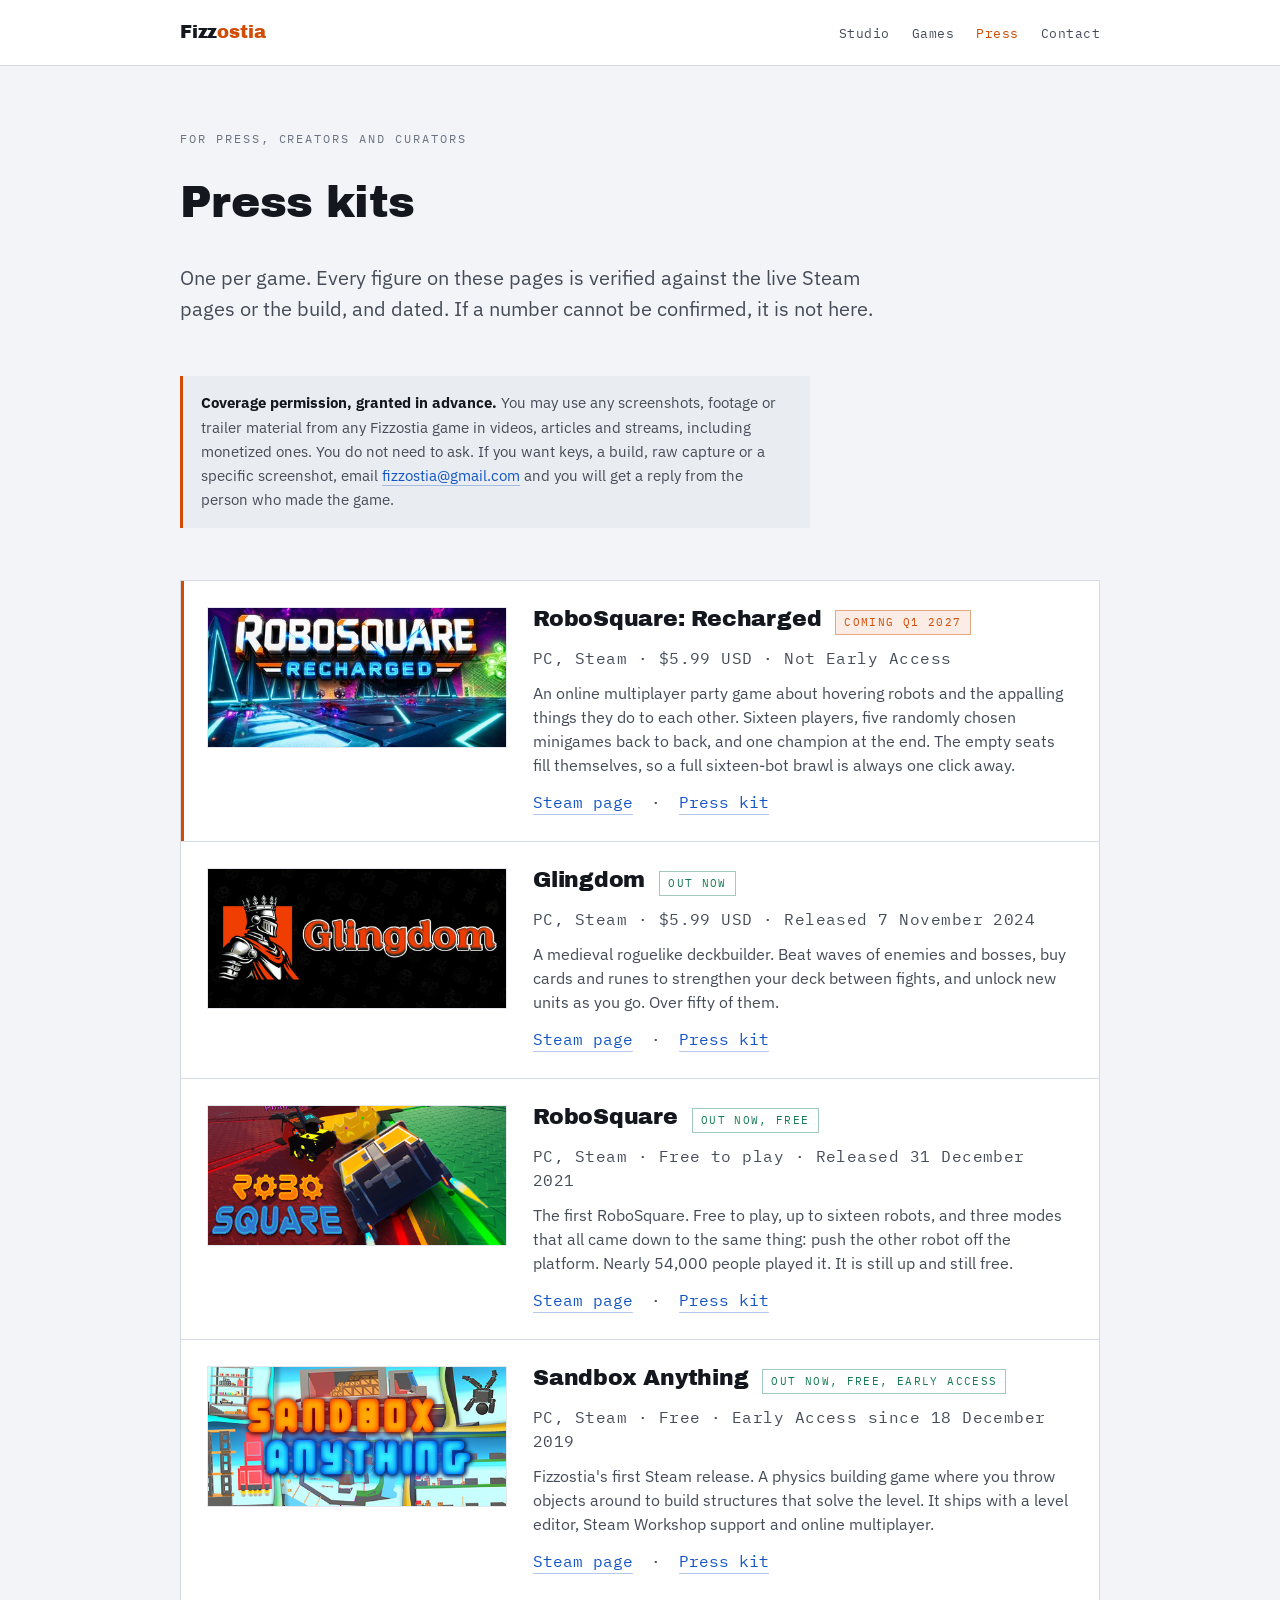
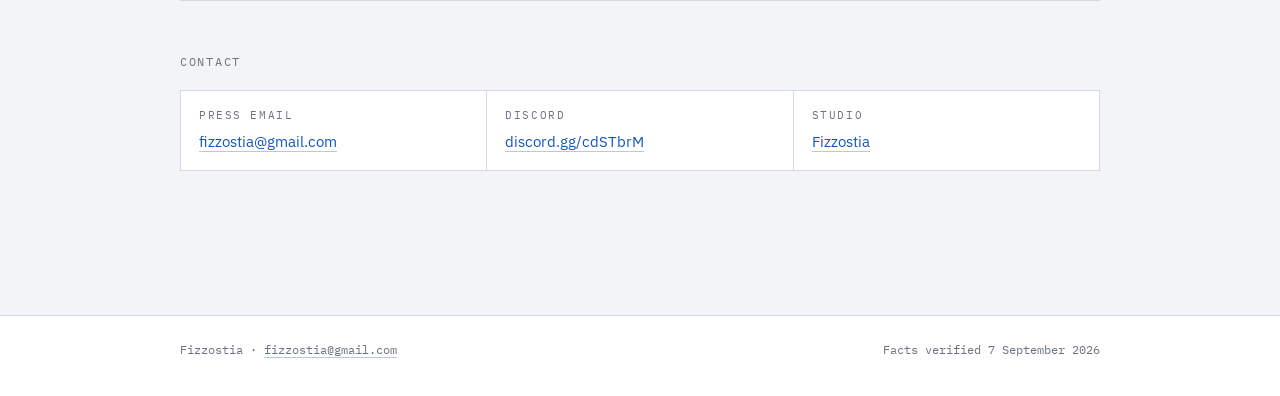
==== press/index.html @ 3cab3dcd "Fizzostia studio site: home, games, press kits, hidden pitch Four games with a press kit each: RoboS" ====
<!doctype html>
<html lang="en">
<head>
<meta charset="utf-8">
<meta name="viewport" content="width=device-width, initial-scale=1">
<title>Press Kits</title>
<meta name="description" content="Press kits for every Fizzostia game, with fact sheets, descriptions, links and contact details. Coverage permission granted in advance.">
<link rel="canonical" href="https://fizzostia.github.io/press/index.html">
<link rel="icon" href="data:image/svg+xml,%3Csvg xmlns='http://www.w3.org/2000/svg' viewBox='0 0 32 32'%3E%3Ctext y='26' font-size='26'%3E%F0%9F%A4%96%3C/text%3E%3C/svg%3E">
<link rel="preconnect" href="https://fonts.googleapis.com"><link rel="preconnect" href="https://fonts.gstatic.com" crossorigin><link rel="stylesheet" href="https://fonts.googleapis.com/css2?family=Archivo+Black&family=IBM+Plex+Mono:wght@400;500&family=IBM+Plex+Sans:wght@400;500;600&display=swap">
<link rel="stylesheet" href="../assets/style.css">
<meta property="og:type" content="website">
<meta property="og:site_name" content="Fizzostia">
<meta property="og:title" content="Press Kits">
<meta property="og:description" content="Press kits for every Fizzostia game, with fact sheets, descriptions, links and contact details. Coverage permission granted in advance.">
<meta property="og:url" content="https://fizzostia.github.io/press/index.html">
<meta property="og:image" content="https://fizzostia.github.io/assets/img/social.jpg">
<meta name="twitter:card" content="summary_large_image">
</head>
<body>
<header class="site-head">
  <div class="wrap">
    <a class="brand" href="../index.html">Fizz<em>ostia</em></a>
    <nav>
      <a href="../index.html">Studio</a>
      <a href="../games.html">Games</a>
      <a href="../press/index.html" aria-current="page">Press</a>
      <a href="mailto:fizzostia@gmail.com">Contact</a>
    </nav>
  </div>
</header>

<main class="page">
  <div class="wrap">
    <div class="stack">
      <section class="stack-tight">
        <span class="eyebrow">For press, creators and curators</span>
        <h1>Press kits</h1>
        <p class="lede">One per game. Every figure on these pages is verified against the live
          Steam pages or the build, and dated. If a number cannot be confirmed, it is not here.</p>
      </section>

      <div class="note">
        <b>Coverage permission, granted in advance.</b> You may use any screenshots, footage or
        trailer material from any Fizzostia game in videos, articles and streams, including
        monetized ones. You do not need to ask. If you want keys, a build, raw capture or a
        specific screenshot, email <a href="mailto:fizzostia@gmail.com">fizzostia@gmail.com</a> and you will get a reply
        from the person who made the game.
      </div>

      <div class="games">
      <article class="game featured">
        <img class="game-art" src="../assets/img/robosquare-recharged.jpg" alt="RoboSquare: Recharged store art"
             width="460" height="215" loading="lazy">
        <div class="game-body">
          <div class="game-title">
            <h2>RoboSquare: Recharged</h2>
            <span class="tag now">Coming Q1 2027</span>
          </div>
          <p class="game-meta">PC, Steam &middot; $5.99 USD &middot; Not Early Access</p>
          <p>An online multiplayer party game about hovering robots and the appalling things they do to each other. Sixteen players, five randomly chosen minigames back to back, and one champion at the end. The empty seats fill themselves, so a full sixteen-bot brawl is always one click away.</p>
          <p class="game-links"><a href="https://store.steampowered.com/app/4088870/">Steam page</a> &middot; <a href="../press/robosquare-recharged.html">Press kit</a></p>
        </div>
      </article>
      <article class="game">
        <img class="game-art" src="../assets/img/glingdom.jpg" alt="Glingdom store art"
             width="460" height="215" loading="lazy">
        <div class="game-body">
          <div class="game-title">
            <h2>Glingdom</h2>
            <span class="tag out">Out now</span>
          </div>
          <p class="game-meta">PC, Steam &middot; $5.99 USD &middot; Released 7 November 2024</p>
          <p>A medieval roguelike deckbuilder. Beat waves of enemies and bosses, buy cards and runes to strengthen your deck between fights, and unlock new units as you go. Over fifty of them.</p>
          <p class="game-links"><a href="https://store.steampowered.com/app/2935750/">Steam page</a> &middot; <a href="../press/glingdom.html">Press kit</a></p>
        </div>
      </article>
      <article class="game">
        <img class="game-art" src="../assets/img/robosquare.jpg" alt="RoboSquare store art"
             width="460" height="215" loading="lazy">
        <div class="game-body">
          <div class="game-title">
            <h2>RoboSquare</h2>
            <span class="tag out">Out now, free</span>
          </div>
          <p class="game-meta">PC, Steam &middot; Free to play &middot; Released 31 December 2021</p>
          <p>The first RoboSquare. Free to play, up to sixteen robots, and three modes that all came down to the same thing: push the other robot off the platform. Nearly 54,000 people played it. It is still up and still free.</p>
          <p class="game-links"><a href="https://store.steampowered.com/app/1427760/">Steam page</a> &middot; <a href="../press/robosquare.html">Press kit</a></p>
        </div>
      </article>
      <article class="game">
        <img class="game-art" src="../assets/img/sandbox-anything.jpg" alt="Sandbox Anything store art"
             width="460" height="215" loading="lazy">
        <div class="game-body">
          <div class="game-title">
            <h2>Sandbox Anything</h2>
            <span class="tag out">Out now, free, Early Access</span>
          </div>
          <p class="game-meta">PC, Steam &middot; Free &middot; Early Access since 18 December 2019</p>
          <p>Fizzostia's first Steam release. A physics building game where you throw objects around to build structures that solve the level. It ships with a level editor, Steam Workshop support and online multiplayer.</p>
          <p class="game-links"><a href="https://store.steampowered.com/app/1054370/">Steam page</a> &middot; <a href="../press/sandbox-anything.html">Press kit</a></p>
        </div>
      </article>
      </div>

      <section class="stack-tight">
        <h3>Contact</h3>
        <div class="contact-grid">
          <div><dt>Press email</dt><dd><a href="mailto:fizzostia@gmail.com">fizzostia@gmail.com</a></dd></div>
          <div><dt>Discord</dt><dd><a href="https://discord.gg/cdSTbrM">discord.gg/cdSTbrM</a></dd></div>
          <div><dt>Studio</dt><dd><a href="../index.html">Fizzostia</a></dd></div>
        </div>
      </section>
    </div>
  </div>
</main>

<footer class="site-foot">
  <div class="wrap">
    <span>Fizzostia &middot; <a href="mailto:fizzostia@gmail.com">fizzostia@gmail.com</a></span>
    <span>Facts verified 7 September 2026</span>
  </div>
</footer>
</body>
</html>
---- assets/style.css ----
/* Fizzostia, studio site
   Light by default, dark by preference or explicit choice. Every color is a token
   declared on :root first, so the un-stamped system state resolves correctly. */

:root{
  --ground:#F2F4F7;
  --surface:#FFFFFF;
  --surface-2:#E9ECF1;
  --line:#D5DAE2;
  --line-soft:#E4E8EE;
  --ink:#14171D;
  --ink-2:#454C58;
  --muted:#6B7382;
  --accent:#D14C05;
  --accent-soft:rgba(209,76,5,.10);
  --link:#1355C4;
  --good:#137A52;

  --f-display:"Archivo Black","Arial Black",system-ui,sans-serif;
  --f-body:"IBM Plex Sans","Segoe UI",Helvetica,Arial,sans-serif;
  --f-mono:"IBM Plex Mono",ui-monospace,Consolas,monospace;

  --wrap:1000px;
  --pad:clamp(18px,4.5vw,40px);
}

@media (prefers-color-scheme:dark){
  :root:not([data-theme="light"]){
    --ground:#0B0C10;
    --surface:#13161D;
    --surface-2:#1A1E27;
    --line:#282D38;
    --line-soft:#20242D;
    --ink:#EDF0F5;
    --ink-2:#B5BCC9;
    --muted:#848D9D;
    --accent:#FF8A32;
    --accent-soft:rgba(255,138,50,.13);
    --link:#6FB0FF;
    --good:#3ECf9A;
  }
}
:root[data-theme="dark"]{
  --ground:#0B0C10;
  --surface:#13161D;
  --surface-2:#1A1E27;
  --line:#282D38;
  --line-soft:#20242D;
  --ink:#EDF0F5;
  --ink-2:#B5BCC9;
  --muted:#848D9D;
  --accent:#FF8A32;
  --accent-soft:rgba(255,138,50,.13);
  --link:#6FB0FF;
  --good:#3ECf9A;
}

*{box-sizing:border-box}

body{
  margin:0;
  background:var(--ground);
  color:var(--ink);
  font-family:var(--f-body);
  font-size:16.5px;
  line-height:1.62;
  -webkit-font-smoothing:antialiased;
}

img{max-width:100%;height:auto;display:block}
h1,h2,h3{margin:0;font-weight:400;text-wrap:balance}
p,ul,ol{margin:0}

a{color:var(--link);text-decoration:none;border-bottom:1px solid color-mix(in srgb,var(--link) 32%,transparent)}
a:hover{color:var(--accent);border-bottom-color:color-mix(in srgb,var(--accent) 50%,transparent)}
a:focus-visible{outline:2px solid var(--accent);outline-offset:3px;border-radius:2px}

.wrap{max-width:var(--wrap);margin:0 auto;padding:0 var(--pad)}

/* ---------- masthead ---------- */
.site-head{border-bottom:1px solid var(--line);background:var(--surface)}
.site-head .wrap{display:flex;flex-wrap:wrap;gap:10px 26px;align-items:baseline;
  justify-content:space-between;padding-top:18px;padding-bottom:18px}
.brand{font-family:var(--f-display);font-size:18px;letter-spacing:-.01em;color:var(--ink);
  border:0}
.brand:hover{color:var(--accent)}
.brand em{font-style:normal;color:var(--accent)}
nav{display:flex;flex-wrap:wrap;gap:6px 22px;font-family:var(--f-mono);font-size:12.5px;
  letter-spacing:.04em}
nav a{color:var(--ink-2);border:0}
nav a[aria-current="page"]{color:var(--accent)}
nav a:hover{color:var(--accent)}

/* ---------- page furniture ---------- */
.page{padding:clamp(34px,5.5vw,64px) 0 clamp(40px,6vw,72px)}
.eyebrow{font-family:var(--f-mono);font-size:11.5px;letter-spacing:.17em;text-transform:uppercase;
  color:var(--muted);display:block;margin-bottom:12px}
h1{font-family:var(--f-display);font-size:clamp(28px,4.6vw,44px);line-height:1.08;letter-spacing:-.018em;
  max-width:18ch}
h2{font-family:var(--f-display);font-size:clamp(19px,2.5vw,25px);line-height:1.18;letter-spacing:-.01em}
h3{font-family:var(--f-mono);font-size:11.5px;letter-spacing:.15em;text-transform:uppercase;color:var(--muted)}
.lede{font-size:clamp(17px,2vw,20px);line-height:1.55;color:var(--ink-2);max-width:60ch;margin-top:18px}
.prose{max-width:66ch;display:flex;flex-direction:column;gap:15px;color:var(--ink-2)}
.prose strong{color:var(--ink);font-weight:600}
.stack{display:flex;flex-direction:column;gap:clamp(30px,4.5vw,52px)}
.stack-tight{display:flex;flex-direction:column;gap:18px}

.rule{border:0;border-top:1px solid var(--line);margin:0}

/* ---------- game rows ---------- */
.games{display:flex;flex-direction:column;gap:1px;background:var(--line);
  border:1px solid var(--line)}
.game{background:var(--surface);padding:clamp(18px,2.6vw,26px);display:grid;gap:18px 26px;
  grid-template-columns:1fr;align-items:start}
@media(min-width:720px){ .game{grid-template-columns:300px 1fr} }
.game.featured{background:var(--surface);box-shadow:inset 3px 0 0 var(--accent)}
.game-art{border:1px solid var(--line-soft);background:var(--surface-2)}
.game-body{display:flex;flex-direction:column;gap:11px;min-width:0}
.game-title{display:flex;flex-wrap:wrap;gap:8px 14px;align-items:baseline}
.game-title h2{font-size:clamp(18px,2.2vw,22px)}
.game-meta{font-family:var(--f-mono);font-size:12px;color:var(--muted);letter-spacing:.03em}
.game p{color:var(--ink-2);font-size:15.5px;line-height:1.55}
.game-links{display:flex;flex-wrap:wrap;gap:8px 18px;font-family:var(--f-mono);font-size:12.5px;
  margin-top:2px}

.tag{font-family:var(--f-mono);font-size:10.5px;letter-spacing:.13em;text-transform:uppercase;
  padding:3px 8px;border:1px solid var(--line);color:var(--muted);width:max-content}
.tag.now{color:var(--accent);border-color:color-mix(in srgb,var(--accent) 45%,transparent);
  background:var(--accent-soft)}
.tag.out{color:var(--good);border-color:color-mix(in srgb,var(--good) 40%,transparent)}

/* ---------- fact tables ---------- */
.tablewrap{overflow-x:auto}
table{border-collapse:collapse;width:100%;min-width:460px;font-size:15px}
th,td{text-align:left;padding:11px 18px 11px 0;border-bottom:1px solid var(--line-soft);vertical-align:top}
tbody th{font-family:var(--f-mono);font-size:12px;font-weight:400;color:var(--muted);
  white-space:nowrap;letter-spacing:.02em}
td{color:var(--ink)}
td b{font-weight:600}

/* ---------- feature and asset lists ---------- */
.bullets{list-style:none;padding:0;display:flex;flex-direction:column;gap:11px;max-width:66ch}
.bullets li{position:relative;padding-left:19px;color:var(--ink-2);font-size:15.5px;line-height:1.55}
.bullets li::before{content:"";position:absolute;left:0;top:.6em;width:7px;height:7px;background:var(--accent)}
.bullets li b{color:var(--ink);font-weight:600}

.cols{display:grid;gap:clamp(22px,3vw,38px);grid-template-columns:1fr}
@media(min-width:720px){ .cols{grid-template-columns:1fr 1fr} }

.shots{display:grid;gap:14px;grid-template-columns:1fr}
@media(min-width:640px){ .shots{grid-template-columns:1fr 1fr} }
.shots figure{margin:0;display:flex;flex-direction:column;gap:8px}
.shots img{border:1px solid var(--line-soft)}
.shots figcaption{font-family:var(--f-mono);font-size:11.5px;color:var(--muted)}

/* ---------- contact ---------- */
.contact-grid{display:grid;gap:1px;background:var(--line);border:1px solid var(--line);
  grid-template-columns:1fr}
@media(min-width:600px){ .contact-grid{grid-template-columns:1fr 1fr} }
@media(min-width:900px){ .contact-grid{grid-template-columns:repeat(3,1fr)} }
.contact-grid div{background:var(--surface);padding:16px 18px;display:flex;flex-direction:column;gap:6px}
.contact-grid dt{font-family:var(--f-mono);font-size:10.5px;letter-spacing:.15em;text-transform:uppercase;
  color:var(--muted)}
.contact-grid dd{margin:0;font-size:15px;word-break:break-word}

.note{background:var(--surface-2);border-left:3px solid var(--accent);padding:15px 18px;
  font-size:15px;color:var(--ink-2);max-width:70ch}
.note b{color:var(--ink)}

/* ---------- footer ---------- */
.site-foot{border-top:1px solid var(--line);background:var(--surface);margin-top:clamp(40px,6vw,72px)}
.site-foot .wrap{padding-top:24px;padding-bottom:36px;display:flex;flex-wrap:wrap;gap:10px 28px;
  justify-content:space-between;font-family:var(--f-mono);font-size:12px;color:var(--muted)}
.site-foot a{color:var(--muted)}

@media (prefers-reduced-motion:reduce){*{animation:none!important;transition:none!important}}
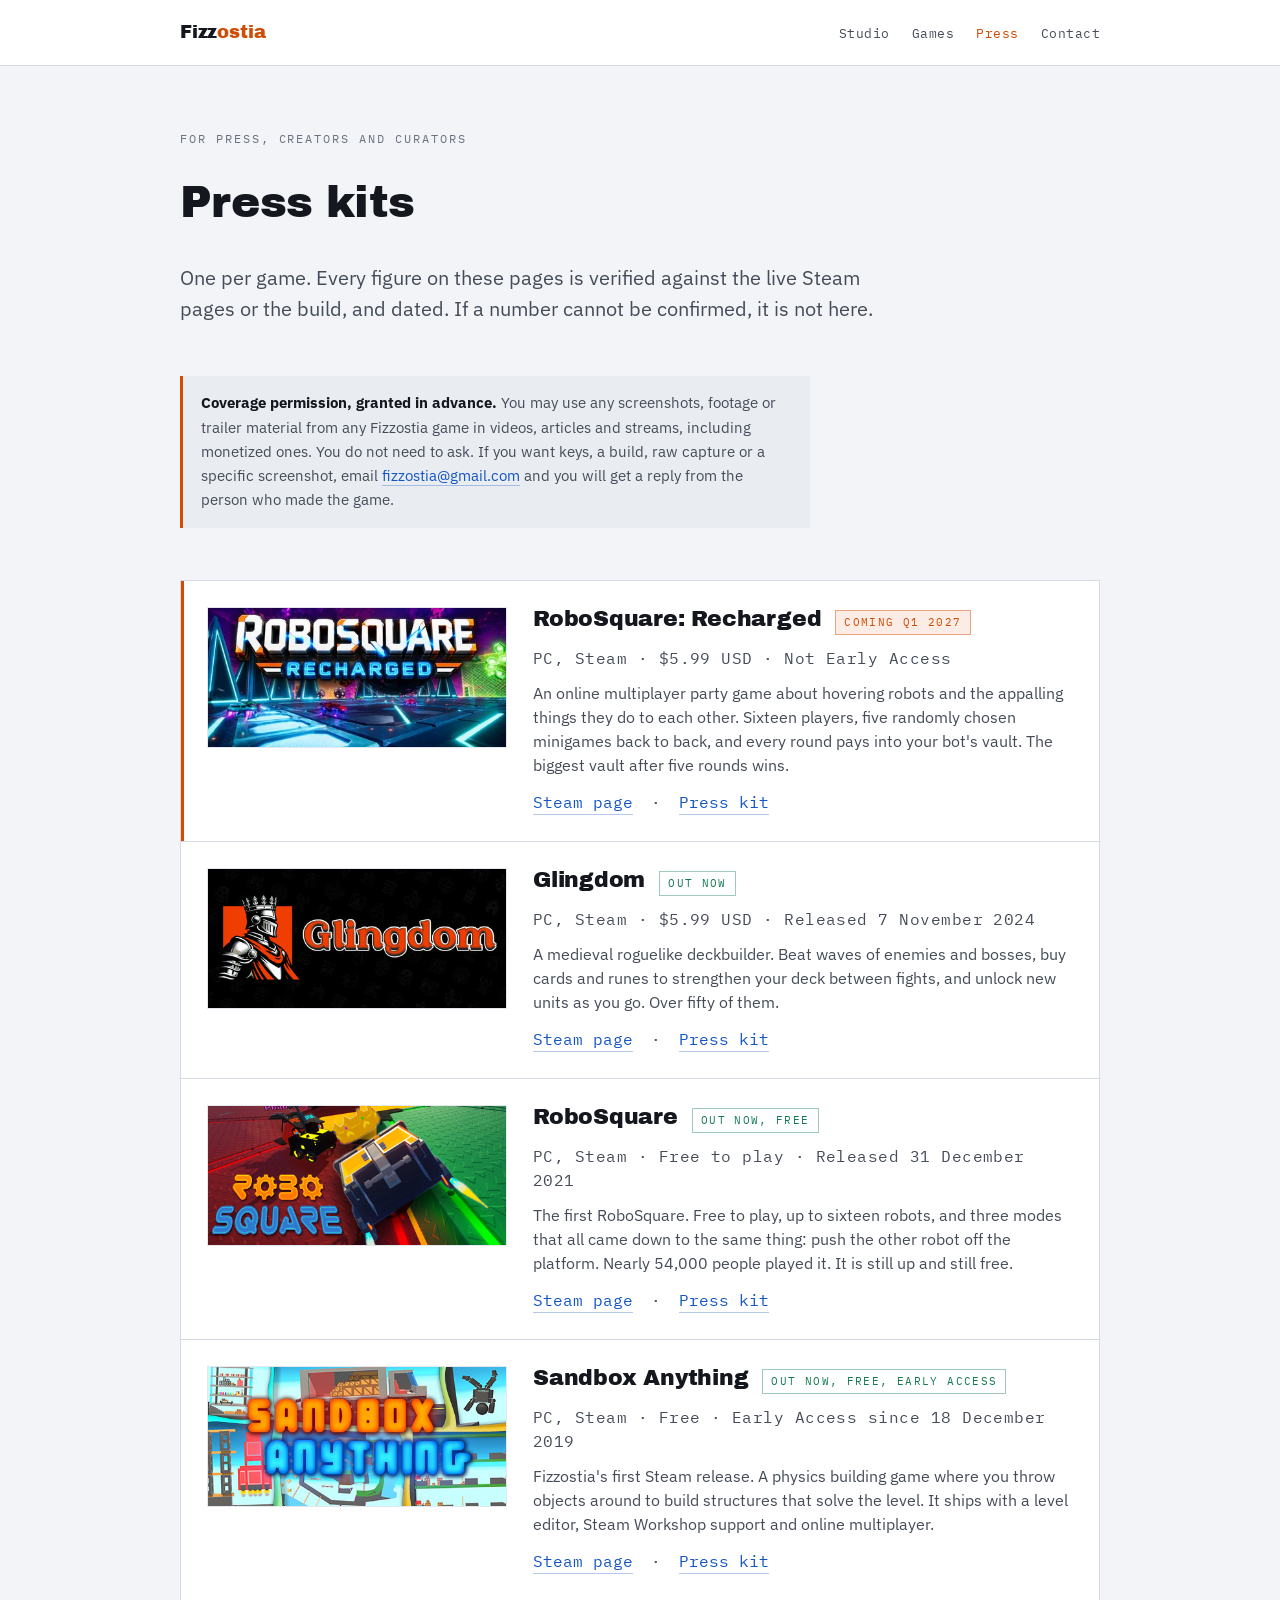
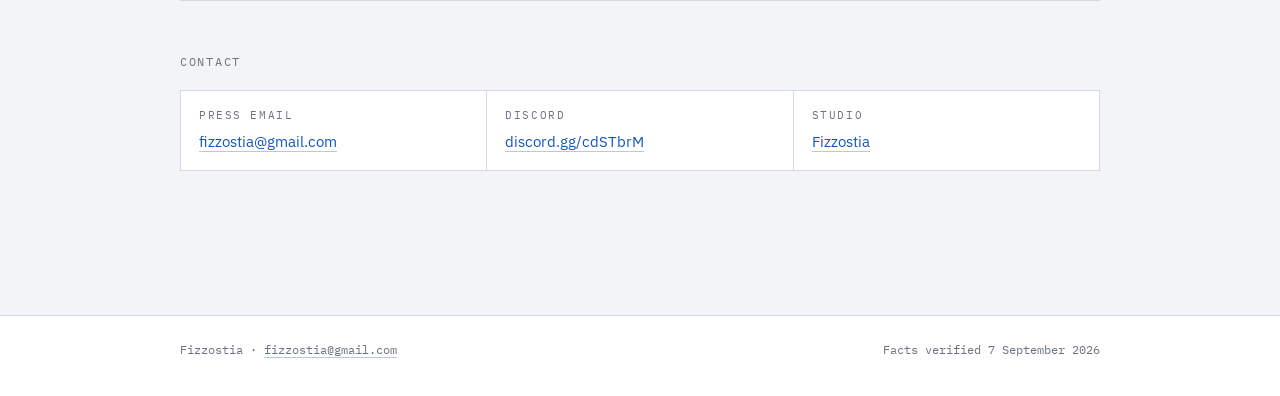
==== commit e746eab2: "Press kit: new mode names, money scoring and a downloads section The RoboSquare: Recharged press pag" ====
--- a/press/index.html
+++ b/press/index.html
@@ -3,6 +3,7 @@
 <head>
 <meta charset="utf-8">
 <meta name="viewport" content="width=device-width, initial-scale=1">
+<meta name="color-scheme" content="dark light">
 <title>Press Kits</title>
 <meta name="description" content="Press kits for every Fizzostia game, with fact sheets, descriptions, links and contact details. Coverage permission granted in advance.">
 <link rel="canonical" href="https://fizzostia.github.io/press/index.html">
@@ -25,7 +26,7 @@
       <a href="../index.html">Studio</a>
       <a href="../games.html">Games</a>
       <a href="../press/index.html" aria-current="page">Press</a>
-      <a href="mailto:fizzostia@gmail.com">Contact</a>
+      <a href="../contact.html">Contact</a>
     </nav>
   </div>
 </header>
@@ -58,7 +59,7 @@
             <span class="tag now">Coming Q1 2027</span>
           </div>
           <p class="game-meta">PC, Steam &middot; $5.99 USD &middot; Not Early Access</p>
-          <p>An online multiplayer party game about hovering robots and the appalling things they do to each other. Sixteen players, five randomly chosen minigames back to back, and one champion at the end. The empty seats fill themselves, so a full sixteen-bot brawl is always one click away.</p>
+          <p>An online multiplayer party game about hovering robots and the appalling things they do to each other. Sixteen players, five randomly chosen minigames back to back, and every round pays into your bot's vault. The biggest vault after five rounds wins.</p>
           <p class="game-links"><a href="https://store.steampowered.com/app/4088870/">Steam page</a> &middot; <a href="../press/robosquare-recharged.html">Press kit</a></p>
         </div>
       </article>
--- a/assets/style.css
+++ b/assets/style.css
@@ -1,8 +1,48 @@
 /* Fizzostia, studio site
-   Light by default, dark by preference or explicit choice. Every color is a token
-   declared on :root first, so the un-stamped system state resolves correctly. */
+   Dark first. The bare :root carries the complete dark palette, so the un-stamped
+   system state (most viewers) gets dark. A viewer who explicitly prefers light, or
+   stamps data-theme="light", gets the light set instead. Every color is a token
+   declared on :root before any override redefines it. */
 
 :root{
+  --ground:#0B0C10;
+  --surface:#13161D;
+  --surface-2:#1A1E27;
+  --line:#282D38;
+  --line-soft:#20242D;
+  --ink:#EDF0F5;
+  --ink-2:#B5BCC9;
+  --muted:#848D9D;
+  --accent:#FF8A32;
+  --accent-soft:rgba(255,138,50,.13);
+  --link:#6FB0FF;
+  --good:#3ECF9A;
+
+  --f-display:"Archivo Black","Arial Black",system-ui,sans-serif;
+  --f-body:"IBM Plex Sans","Segoe UI",Helvetica,Arial,sans-serif;
+  --f-mono:"IBM Plex Mono",ui-monospace,Consolas,monospace;
+
+  --wrap:1000px;
+  --pad:clamp(18px,4.5vw,40px);
+}
+
+@media (prefers-color-scheme:light){
+  :root:not([data-theme="dark"]){
+    --ground:#F2F4F7;
+    --surface:#FFFFFF;
+    --surface-2:#E9ECF1;
+    --line:#D5DAE2;
+    --line-soft:#E4E8EE;
+    --ink:#14171D;
+    --ink-2:#454C58;
+    --muted:#6B7382;
+    --accent:#D14C05;
+    --accent-soft:rgba(209,76,5,.10);
+    --link:#1355C4;
+    --good:#137A52;
+  }
+}
+:root[data-theme="light"]{
   --ground:#F2F4F7;
   --surface:#FFFFFF;
   --surface-2:#E9ECF1;
@@ -15,44 +55,6 @@
   --accent-soft:rgba(209,76,5,.10);
   --link:#1355C4;
   --good:#137A52;
-
-  --f-display:"Archivo Black","Arial Black",system-ui,sans-serif;
-  --f-body:"IBM Plex Sans","Segoe UI",Helvetica,Arial,sans-serif;
-  --f-mono:"IBM Plex Mono",ui-monospace,Consolas,monospace;
-
-  --wrap:1000px;
-  --pad:clamp(18px,4.5vw,40px);
-}
-
-@media (prefers-color-scheme:dark){
-  :root:not([data-theme="light"]){
-    --ground:#0B0C10;
-    --surface:#13161D;
-    --surface-2:#1A1E27;
-    --line:#282D38;
-    --line-soft:#20242D;
-    --ink:#EDF0F5;
-    --ink-2:#B5BCC9;
-    --muted:#848D9D;
-    --accent:#FF8A32;
-    --accent-soft:rgba(255,138,50,.13);
-    --link:#6FB0FF;
-    --good:#3ECf9A;
-  }
-}
-:root[data-theme="dark"]{
-  --ground:#0B0C10;
-  --surface:#13161D;
-  --surface-2:#1A1E27;
-  --line:#282D38;
-  --line-soft:#20242D;
-  --ink:#EDF0F5;
-  --ink-2:#B5BCC9;
-  --muted:#848D9D;
-  --accent:#FF8A32;
-  --accent-soft:rgba(255,138,50,.13);
-  --link:#6FB0FF;
-  --good:#3ECf9A;
 }
 
 *{box-sizing:border-box}
@@ -174,3 +176,13 @@
 .site-foot a{color:var(--muted)}
 
 @media (prefers-reduced-motion:reduce){*{animation:none!important;transition:none!important}}
+
+/* ---------- contact channels ---------- */
+.channels{display:grid;gap:1px;background:var(--line);border:1px solid var(--line);
+  grid-template-columns:1fr}
+@media(min-width:660px){ .channels{grid-template-columns:1fr 1fr} }
+.channel{background:var(--surface);padding:20px 22px 18px;display:flex;flex-direction:column;gap:8px}
+.channel.primary{box-shadow:inset 3px 0 0 var(--accent)}
+.channel h2{font-family:var(--f-display);font-size:16px;letter-spacing:-.005em}
+.channel-handle{font-family:var(--f-mono);font-size:14px;word-break:break-word}
+.channel p:last-child{color:var(--ink-2);font-size:15px;line-height:1.55}
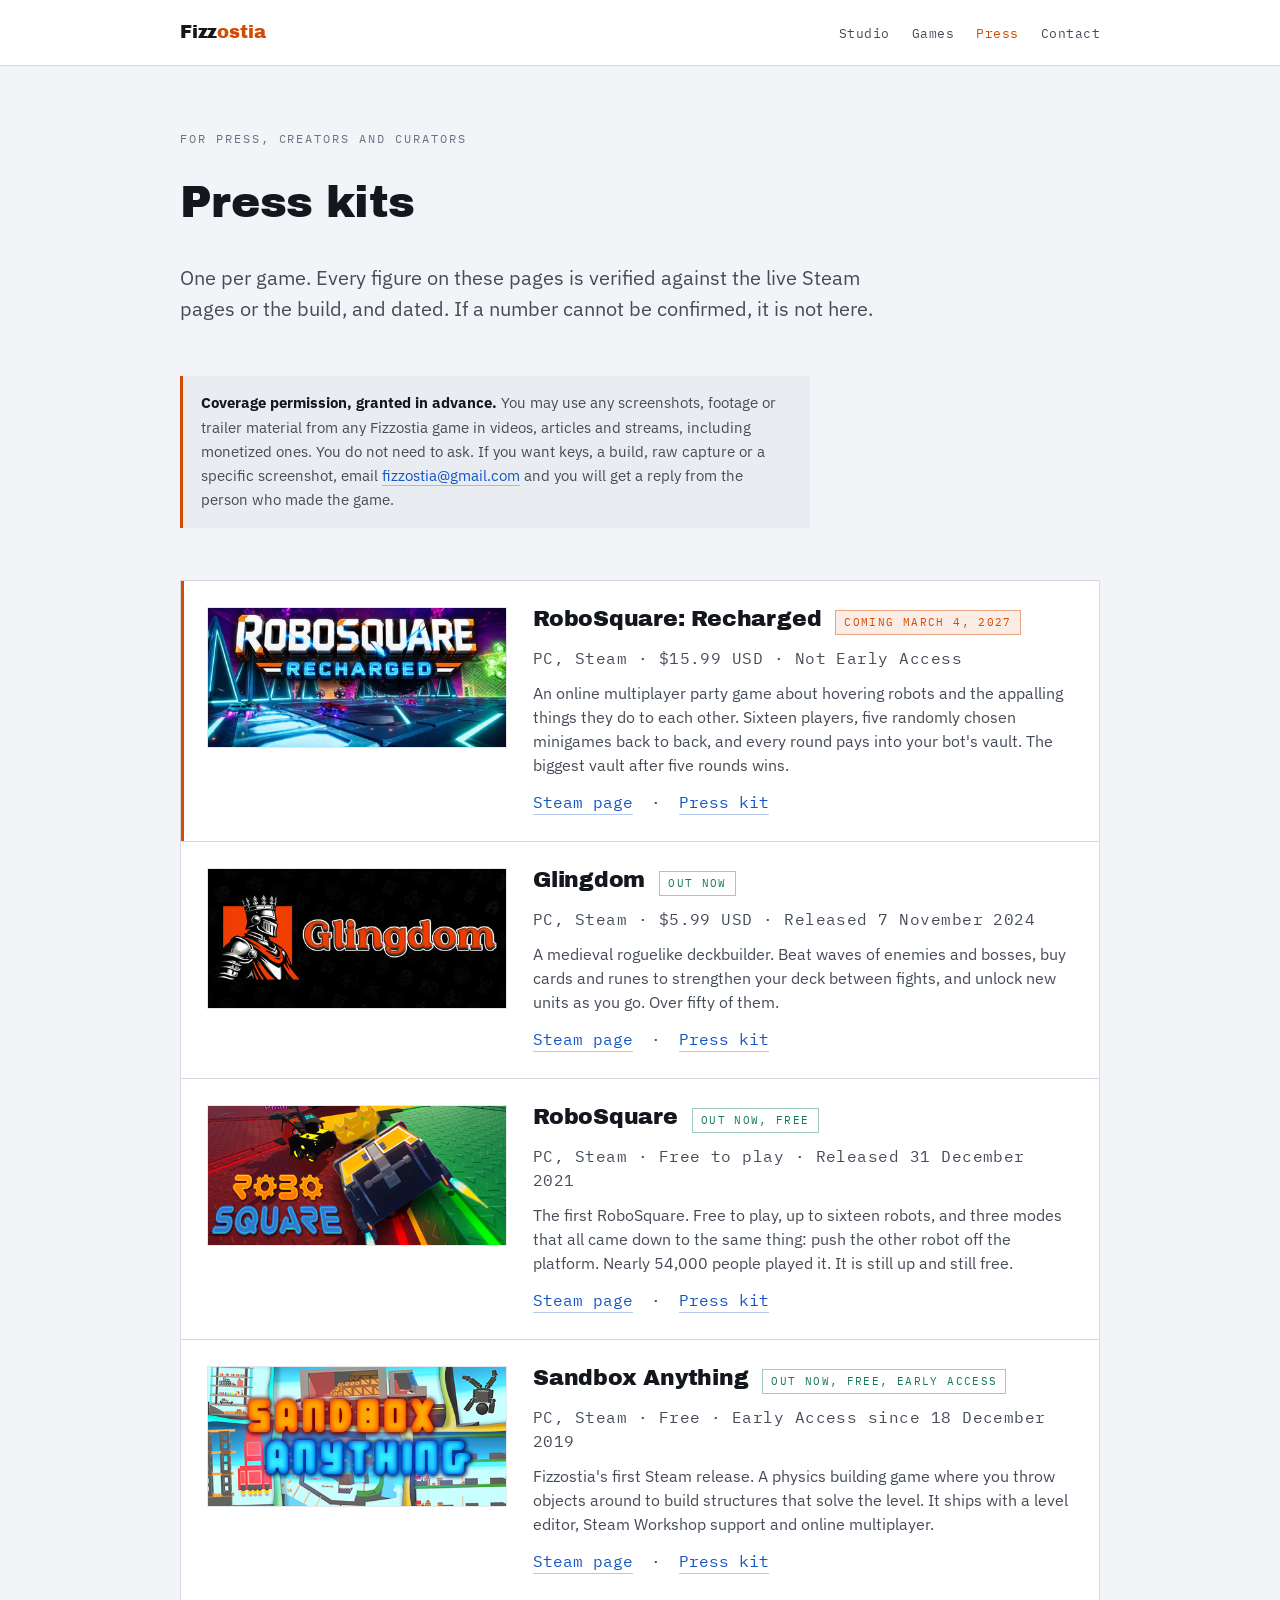
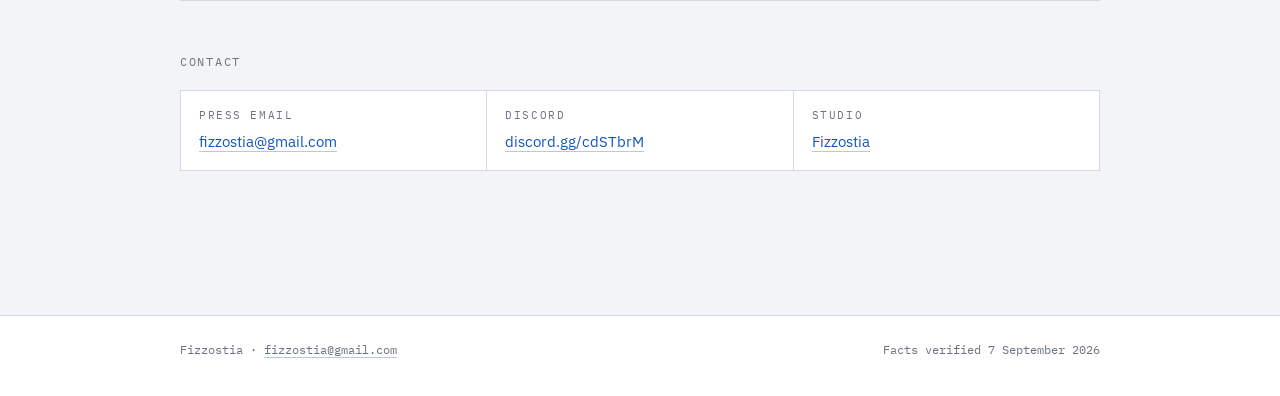
==== commit f0f9ff8a: "RoboSquare: Recharged: $15.99, March 4, 2027, 23 arenas Price moved from $5.99 to $15.99 (developer'" ====
--- a/press/index.html
+++ b/press/index.html
@@ -56,9 +56,9 @@
         <div class="game-body">
           <div class="game-title">
             <h2>RoboSquare: Recharged</h2>
-            <span class="tag now">Coming Q1 2027</span>
+            <span class="tag now">Coming March 4, 2027</span>
           </div>
-          <p class="game-meta">PC, Steam &middot; $5.99 USD &middot; Not Early Access</p>
+          <p class="game-meta">PC, Steam &middot; $15.99 USD &middot; Not Early Access</p>
           <p>An online multiplayer party game about hovering robots and the appalling things they do to each other. Sixteen players, five randomly chosen minigames back to back, and every round pays into your bot's vault. The biggest vault after five rounds wins.</p>
           <p class="game-links"><a href="https://store.steampowered.com/app/4088870/">Steam page</a> &middot; <a href="../press/robosquare-recharged.html">Press kit</a></p>
         </div>
